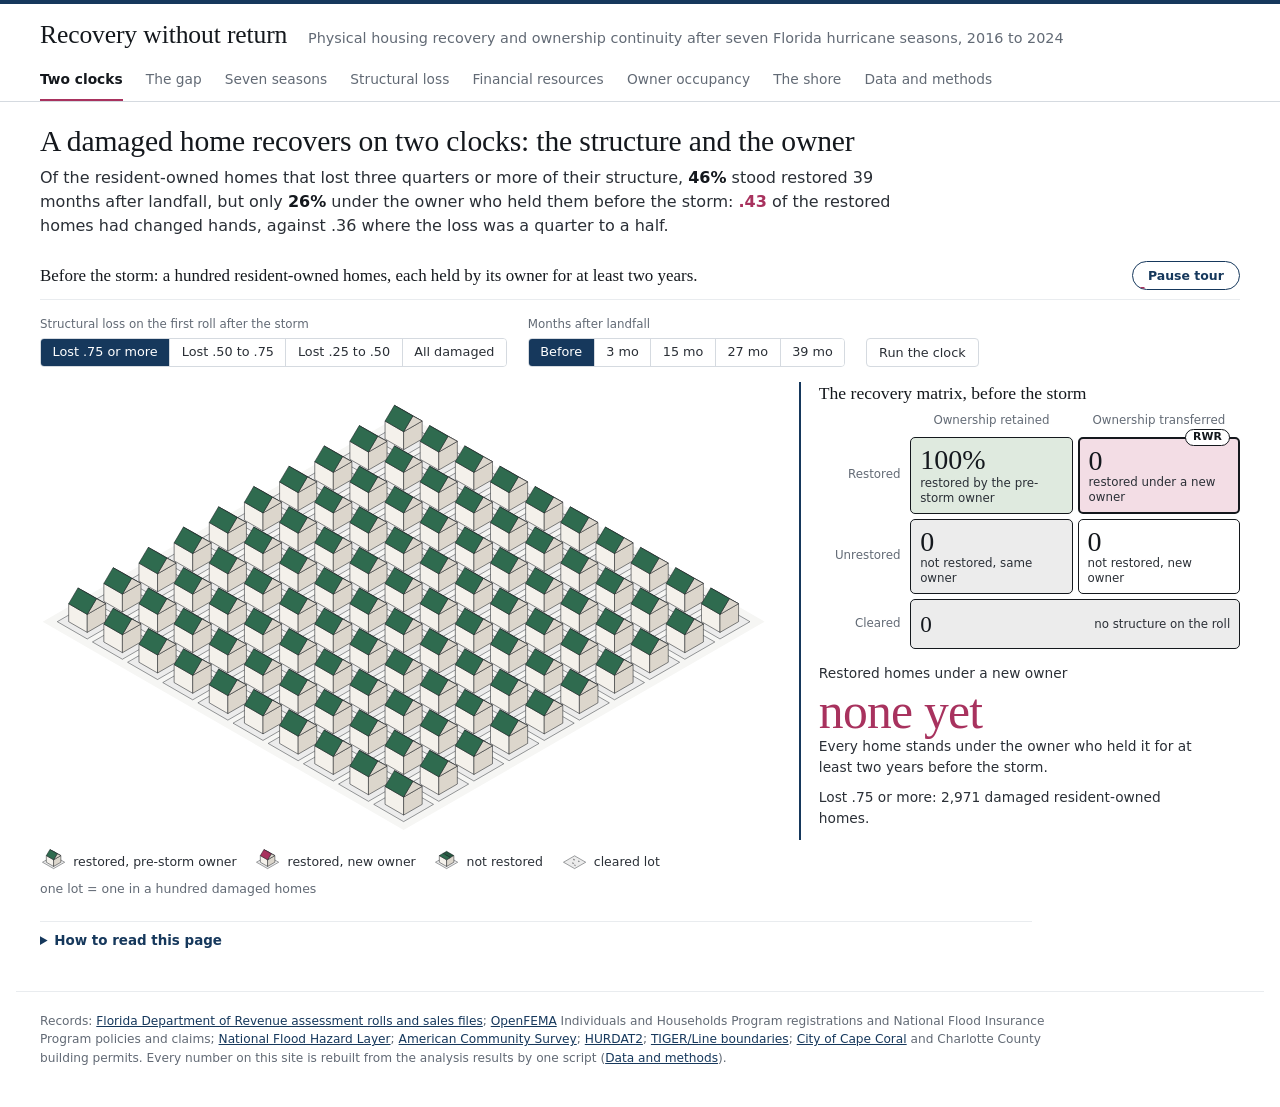
==== index.html @ f1a7aa98 "Companion site for Recovery without return Eight pages in the paper's order: two clocks, the gap, se" ====
<!DOCTYPE html>
<html lang="en">
<head>
<meta charset="utf-8">
<meta name="viewport" content="width=device-width, initial-scale=1">
<title>Recovery without return</title>
<meta name="description" content="Interactive companion to a study of whether the physical recovery of damaged homes also means that their pre-disaster owners keep them, read on Florida&#x27;s parcel records: a hundred damaged homes followed through the four rolls after the storm.">
<meta name="theme-color" content="#16385c">
<link rel="icon" href="data:image/svg+xml,%3Csvg xmlns='http://www.w3.org/2000/svg' viewBox='0 0 16 16'%3E%3Cpath d='M2 8 8 3l6 5v6H2z' fill='%23a8325e'/%3E%3C/svg%3E">
<link rel="stylesheet" href="css/style.css?v=1">
<link rel="preload" href="data/meta.json?v=1" as="fetch" crossorigin>
<link rel="preload" href="data/street.json?v=1" as="fetch" crossorigin>
<link rel="modulepreload" href="js/shell.js?v=1">
</head>
<body class="page-street">

<a class="skip" href="#page">Skip to content</a>
<header class="masthead" id="masthead">
  <div class="masthead-inner">
    <a class="homelink" href="index.html">Recovery without return</a>
    <p class="crumb">Physical housing recovery and ownership continuity after seven Florida hurricane seasons, 2016 to 2024</p>
  </div>
</header>
<nav class="sitenav" id="sitenav" aria-label="Pages">
  <div class="sitenav-inner">
    <ul>
      <li><a href="index.html">Two clocks</a></li>
      <li><a href="clocks.html">The gap</a></li>
      <li><a href="map.html">Seven seasons</a></li>
      <li><a href="loss.html">Structural loss</a></li>
      <li><a href="capital.html">Financial resources</a></li>
      <li><a href="owners.html">Owner occupancy</a></li>
      <li><a href="shore.html">The shore</a></li>
      <li><a href="data.html">Data and methods</a></li>
    </ul>
  </div>
</nav>

<main id="page" class="section">
  <header class="lede">
    <h1>A damaged home recovers on two clocks: the structure and the owner</h1>
    <p class="finding" id="finding"></p>
  </header>
  <div class="chart-block" id="chart"></div>
</main>

<footer class="foot">
  <p>Records: <a href="https://floridarevenue.com/property/dataportal" rel="noopener">Florida Department of Revenue assessment rolls and sales files</a>; <a href="https://www.fema.gov/about/openfema/data-sets" rel="noopener">OpenFEMA</a> Individuals and Households Program registrations and National Flood Insurance Program policies and claims; <a href="https://www.fema.gov/flood-maps/national-flood-hazard-layer" rel="noopener">National Flood Hazard Layer</a>; <a href="https://www.census.gov/programs-surveys/acs" rel="noopener">American Community Survey</a>; <a href="https://www.nhc.noaa.gov/data/#hurdat" rel="noopener">HURDAT2</a>; <a href="https://www.census.gov/geographies/mapping-files/time-series/geo/tiger-line-file.html" rel="noopener">TIGER/Line boundaries</a>; <a href="https://capecoral-capegis.opendata.arcgis.com/" rel="noopener">City of Cape Coral</a> and Charlotte County building permits. Every number on this site is rebuilt from the analysis results by one script (<a href="data.html">Data and methods</a>).</p>
</footer>

<div id="tooltip" class="tooltip" role="status" aria-live="polite"></div>

<script type="module" src="js/pages/street.js?v=1"></script>
</body>
</html>
---- css/style.css ----
/* ==========================================================
   Recovery without return: companion site stylesheet.
   Light mode only. One finding line and one figure per page,
   numbers in hover, reading aids folded away. The paper's figure
   palette (navy, deep pink, deep green, grays; no light blue, no
   orange), so the site and the manuscript read as one system.
   Serif for titles and large numbers, sans for what a reader
   operates.
   ========================================================== */

:root {
  --navy: #16385c;
  --pink: #a8325e;
  --green: #2f6b4f;
  --wine: #7b1e3b;
  --gray: #8c8c8c;
  --gray-dark: #595959;
  --ink: #14181d;
  --body: #2a2f36;
  --muted: #626a75;
  --rule: #d5dae0;
  --rule-soft: #e9ecef;
  --paper: #ffffff;
  --wash: #f5f6f7;
  --wash-2: #eceef0;
  --pale-navy: #dce6f0;
  --pale-pink: #f3dde5;
  --pale-green: #dfeadf;
  --pale-gray: #ececec;

  --serif: "Iowan Old Style", "Palatino Linotype", Palatino, "Book Antiqua", Georgia, serif;
  --sans: "Segoe UI Variable Text", "Segoe UI", system-ui, -apple-system, "Helvetica Neue", Arial, sans-serif;
  --mono: Consolas, "SFMono-Regular", Menlo, monospace;

  --w-wide: 78rem;
  --gutter: 1.5rem;
}

* { box-sizing: border-box; }
html { -webkit-text-size-adjust: 100%; background: var(--paper); }
body {
  margin: 0;
  background: var(--paper);
  color: var(--body);
  font-family: var(--sans);
  font-size: 16px;
  line-height: 1.5;
  text-rendering: optimizeLegibility;
}
h1, h2, h3, h4 { color: var(--ink); line-height: 1.2; margin: 0 0 .5em; font-weight: 600; }
a { color: var(--navy); }
.skip { position: absolute; left: -9999px; }
.skip:focus { left: 1rem; top: 1rem; z-index: 99; background: var(--paper); padding: .5rem .8rem; }
button:focus-visible, a:focus-visible, select:focus, input:focus, summary:focus-visible {
  outline: 2px solid var(--pink);
  outline-offset: 2px;
}

/* ------------------------------------------------ masthead and tabs */

.masthead { border-top: 4px solid var(--navy); }
.masthead-inner {
  max-width: var(--w-wide);
  margin: 0 auto;
  padding: 1rem var(--gutter) .5rem;
  display: flex;
  flex-wrap: wrap;
  align-items: baseline;
  gap: .1rem 1.3rem;
}
.homelink {
  font-family: var(--serif);
  font-size: 1.6rem;
  line-height: 1.15;
  color: var(--ink);
  text-decoration: none;
  letter-spacing: -.005em;
  white-space: nowrap;
}
.homelink:hover { color: var(--navy); }
.crumb { flex: 1 1 18rem; min-width: 0; font-size: .9rem; color: var(--muted); margin: 0; }

.sitenav {
  position: sticky;
  top: 0;
  z-index: 40;
  background: rgba(255, 255, 255, .97);
  border-bottom: 1px solid var(--rule);
}
.sitenav-inner { max-width: var(--w-wide); margin: 0 auto; padding: 0 var(--gutter); overflow-x: auto; scrollbar-width: none; }
.sitenav-inner::-webkit-scrollbar { display: none; }
.sitenav ul { display: flex; gap: 1.45rem; list-style: none; margin: 0; padding: 0; white-space: nowrap; }
.sitenav a {
  display: block;
  font-size: .86rem;
  color: var(--muted);
  text-decoration: none;
  padding: .7rem 0 .6rem;
  border-bottom: 2px solid transparent;
}
.sitenav a:hover { color: var(--ink); }
.sitenav a.active { color: var(--ink); font-weight: 600; border-bottom-color: var(--pink); }

/* ------------------------------------------------ page */

main { display: block; }
.section { max-width: var(--w-wide); margin: 0 auto; padding: 1.3rem var(--gutter) 2.5rem; }
.lede { margin: 0 0 1rem; max-width: 62rem; }
.lede h1 {
  font-family: var(--serif);
  font-weight: 400;
  font-size: clamp(1.35rem, 2.4vw, 1.85rem);
  line-height: 1.22;
  letter-spacing: -.005em;
  margin: 0 0 .45rem;
}
.finding { font-size: 1rem; color: var(--body); margin: 0; min-height: 1.5em; max-width: 56rem; }
.finding b { color: var(--ink); font-weight: 600; }
.finding .rwr { color: var(--pink); font-weight: 600; }

.chart-block { margin: 0; }

.foot {
  max-width: var(--w-wide);
  margin: 0 auto;
  padding: 1.2rem var(--gutter) 2.4rem;
  border-top: 1px solid var(--rule-soft);
}
.foot p { font-size: .76rem; color: var(--muted); margin: 0; max-width: 64rem; line-height: 1.55; }

h3.rule {
  font-family: var(--serif);
  font-weight: 400;
  font-size: 1.22rem;
  margin: 2.4rem 0 .35rem;
  padding-top: .9rem;
  border-top: 1px solid var(--rule);
}
p.sub { font-size: .9rem; color: var(--muted); margin: 0 0 .9rem; max-width: 52rem; }

/* ------------------------------------------------ reading aids */

.howto { margin: 1.4rem 0 0; border-top: 1px solid var(--rule-soft); padding-top: .6rem; max-width: 62rem; }
.howto summary { cursor: pointer; font-size: .84rem; color: var(--navy); font-weight: 600; }
.howto ul { margin: .6rem 0 .2rem; padding-left: 1.1rem; font-size: .88rem; }
.howto li { margin: .2rem 0; }
.howto dl { display: grid; grid-template-columns: minmax(9rem, 14rem) minmax(0, 1fr); gap: .3rem 1.2rem; margin: .7rem 0 0; font-size: .84rem; }
.howto dt { color: var(--ink); font-weight: 600; }
.howto dd { margin: 0; color: var(--body); }
@media (max-width: 700px) {
  .howto dl { grid-template-columns: 1fr; gap: .05rem; }
  .howto dd { margin-bottom: .45rem; }
}

/* ------------------------------------------------ controls */

.controls { display: flex; flex-wrap: wrap; gap: .7rem 1.3rem; align-items: flex-end; margin: 0 0 .9rem; }
.control { display: flex; flex-direction: column; gap: .28rem; min-width: 0; }
.control > .label { font-size: .74rem; color: var(--muted); }
.seg { display: inline-flex; flex-wrap: wrap; border: 1px solid var(--rule); border-radius: 4px; overflow: hidden; max-width: 100%; }
.seg button {
  font-family: var(--sans);
  font-size: .8rem;
  border: 0;
  border-right: 1px solid var(--rule);
  background: var(--paper);
  color: var(--body);
  padding: .36rem .72rem;
  cursor: pointer;
  line-height: 1.25;
}
.seg button:last-child { border-right: 0; }
.seg button:hover { background: var(--wash); }
.seg button[aria-pressed="true"] { background: var(--navy); color: #fff; }
.seg.swatch button[aria-pressed="true"] { background: var(--paper); color: var(--ink); font-weight: 600; box-shadow: inset 0 -3px 0 var(--sw, var(--navy)); }
.btn-quiet {
  font-family: var(--sans);
  font-size: .8rem;
  border: 1px solid var(--rule);
  background: var(--paper);
  color: var(--body);
  border-radius: 4px;
  padding: .34rem .75rem;
  cursor: pointer;
  line-height: 1.25;
}
.btn-quiet:hover { background: var(--wash); }
.btn-quiet[aria-pressed="true"] { border-color: var(--navy); color: var(--navy); font-weight: 600; }

/* ------------------------------------------------ figures */

.figure { width: 100%; position: relative; }
.figure svg { display: block; width: 100%; height: auto; overflow: visible; }
.figure text { font-family: var(--sans); fill: var(--ink); }
.panelgrid { display: grid; grid-template-columns: minmax(0, 1.65fr) minmax(16rem, 1fr); gap: 2rem; align-items: start; }
.panelgrid.even { grid-template-columns: minmax(0, 1fr) minmax(0, 1fr); }
.panelgrid.three { grid-template-columns: repeat(3, minmax(0, 1fr)); gap: 1.4rem; }

.legend { display: flex; flex-wrap: wrap; gap: .3rem 1.1rem; font-size: .78rem; color: var(--body); margin: .55rem 0 0; }
.legend .item { display: inline-flex; align-items: center; gap: .38rem; }
.legend .swatch { width: 1.15rem; height: 3px; display: inline-block; }
.legend .swatch.dash { background: repeating-linear-gradient(90deg, currentColor 0 4px, transparent 4px 7px) !important; height: 2px; }
.legend .sq { width: .7rem; height: .7rem; display: inline-block; border: .5px solid var(--ink); }
.legend .ring { width: .62rem; height: .62rem; border-radius: 50%; display: inline-block; border: 1.5px solid var(--ink); background: #fff; }
.legend .hatch { width: .9rem; height: .7rem; display: inline-block; border: .5px solid var(--gray); background: repeating-linear-gradient(-45deg, #fff 0 2px, #b5b5b5 2px 3px); }
.figure .legend svg { width: 1.7rem; height: auto; display: inline-block; overflow: visible; }
.legend .note { color: var(--muted); }

/* the side card: the number being read and its context */
.sidecard { border-left: 2px solid var(--navy); padding: .1rem 0 .1rem 1.1rem; }
.sidecard h4 { font-family: var(--serif); font-size: 1.1rem; font-weight: 400; color: var(--ink); margin: 0 0 .5rem; }
.sidecard p { font-size: .86rem; margin: 0 0 .6rem; }
.bignum {
  font-family: var(--serif);
  font-size: clamp(2.2rem, 4vw, 3.1rem);
  line-height: 1;
  color: var(--ink);
  letter-spacing: -.015em;
  font-variant-numeric: tabular-nums lining-nums;
}
.bignum.pink { color: var(--pink); }
.bignum small { font-size: .38em; color: var(--muted); letter-spacing: 0; margin-left: .3rem; }
.what { font-size: .86rem; color: var(--body); margin: .35rem 0 .9rem; max-width: 24rem; }
.sidecard dl { margin: .2rem 0 0; font-size: .84rem; display: grid; grid-template-columns: 1fr auto; gap: .25rem .9rem; }
.sidecard dt { color: var(--muted); }
.sidecard dd { margin: 0; color: var(--ink); text-align: right; font-variant-numeric: tabular-nums; font-weight: 600; }

/* panel heads, the seven-state bar, mini bars, season cards */
.panel-head { display: flex; justify-content: space-between; align-items: baseline; font-size: .86rem; border-bottom: 1px solid var(--rule-soft); padding-bottom: .25rem; margin-bottom: .2rem; }
.panel-head b { color: var(--ink); }
.panel-head span { color: var(--muted); font-size: .78rem; font-variant-numeric: tabular-nums; }
.reading-strip { margin: 1.2rem 0 0; padding: .8rem 1rem .7rem; background: var(--wash); border-radius: 4px; }
.reading-head { font-size: .88rem; margin: 0 0 .5rem; }
.stackbar { display: flex; height: 1.9rem; border: .5px solid var(--ink); border-radius: 3px; overflow: hidden; background: #fff; }
.stackbar i { display: flex; align-items: center; justify-content: center; border-right: .5px solid var(--ink); transition: width .5s ease; min-width: 0; }
.stackbar i:last-child { border-right: 0; }
.stackbar span { font-size: .74rem; font-weight: 600; color: var(--ink); font-style: normal; white-space: nowrap; }
.minibars { margin: 0 0 1rem; }
.minibars .lab { font-size: .78rem; color: var(--muted); margin: 0 0 .35rem; }
.minibar { display: grid; grid-template-columns: 7.2rem 1fr 2.6rem; gap: .5rem; align-items: center; font-size: .78rem; margin: .18rem 0; }
.minibar .k { color: var(--body); }
.minibar .t { height: .6rem; background: var(--pale-gray); border: .5px solid var(--ink); position: relative; }
.minibar .t i { position: absolute; left: 0; top: 0; bottom: 0; }
.minibar b { text-align: right; color: var(--ink); font-variant-numeric: tabular-nums; }
.seasons { display: grid; grid-template-columns: repeat(4, minmax(0, 1fr)); gap: 1rem 1.2rem; }
.season { display: flex; flex-direction: column; gap: .1rem; border-top: 2px solid var(--ink); padding-top: .35rem; }
.season b { font-size: .86rem; color: var(--ink); }
.season .meta { font-size: .74rem; color: var(--muted); }
@media (max-width: 960px) { .seasons { grid-template-columns: repeat(2, minmax(0, 1fr)); } }
@media (max-width: 520px) { .seasons { grid-template-columns: 1fr; } }

/* ------------------------------------------------ the recovery matrix (Figure 1) */

.matrix { display: grid; grid-template-columns: 5.4rem 1fr 1fr; gap: .32rem; font-size: .8rem; margin: .3rem 0 .4rem; }
.matrix .mh { color: var(--muted); font-size: .74rem; align-self: end; text-align: center; padding-bottom: .1rem; }
.matrix .rh { color: var(--muted); font-size: .74rem; align-self: center; text-align: right; padding-right: .3rem; }
.matrix .cell {
  position: relative;
  border: .5px solid var(--ink);
  border-radius: 5px;
  padding: .5rem .55rem .45rem;
  min-height: 4.7rem;
  display: flex;
  flex-direction: column;
  justify-content: space-between;
  cursor: default;
  transition: box-shadow .2s ease, transform .2s ease;
}
.matrix .cell .v { font-family: var(--serif); font-size: 1.75rem; line-height: 1; color: var(--ink); font-variant-numeric: tabular-nums; }
.matrix .cell .n { font-size: .74rem; color: var(--body); line-height: 1.25; }
.matrix .cell.rt { border-width: 2px; }
.matrix .cell.rt .tag {
  position: absolute; top: -.62rem; right: .5rem;
  font-size: .68rem; font-weight: 700; color: var(--ink);
  background: #fff; border: .5px solid var(--ink); border-radius: 999px; padding: 0 .45rem; line-height: 1.35;
}
.matrix .cell.cl { grid-column: 2 / span 2; min-height: 3.1rem; flex-direction: row; align-items: center; gap: .8rem; }
.matrix .cell.cl .v { font-size: 1.45rem; }
.matrix .cell.lit { box-shadow: 0 0 0 2px var(--ink); }

/* ------------------------------------------------ forest plots */

.forest { font-size: .84rem; margin: .4rem 0 0; }
.forest-row { display: grid; grid-template-columns: minmax(12rem, 1.35fr) minmax(9rem, 1fr) minmax(9.5rem, auto); gap: .9rem; align-items: center; padding: .28rem 0; border-bottom: 1px solid var(--rule-soft); }
.forest-row:hover { background: var(--wash); }
.forest-axis { border-bottom: 1px solid var(--rule); color: var(--muted); font-size: .74rem; padding-bottom: .4rem; }
.forest-axis:hover { background: none; }
.forest-head { font-weight: 600; color: var(--ink); font-size: .82rem; padding: .8rem 0 .2rem; }
.f-label { line-height: 1.3; color: var(--ink); }
.f-status { display: block; font-size: .72rem; color: var(--muted); }
.f-plot { position: relative; height: 1.1rem; }
.forest-axis .f-plot { height: 1rem; }
.f-tick { position: absolute; transform: translateX(-50%); top: 0; font-variant-numeric: tabular-nums; }
.f-ref { position: absolute; top: -.3rem; bottom: -.3rem; width: 1px; background: var(--gray); transform: translateX(-.5px); }
.f-ci { position: absolute; top: 50%; height: 2px; transform: translateY(-50%); border-radius: 1px; }
.f-dot { position: absolute; top: 50%; width: .68rem; height: .68rem; border-radius: 50%; border: 1.5px solid; transform: translate(-50%, -50%); }
.f-dot.key { position: static; display: inline-block; transform: none; }
.f-val { text-align: right; font-variant-numeric: tabular-nums; color: var(--ink); white-space: nowrap; }
.forest-foot { font-size: .74rem; color: var(--muted); padding-top: .35rem; }
.forest-row.key .f-label { font-weight: 600; }
.forest.compact .forest-row { grid-template-columns: minmax(9rem, 1fr) minmax(7rem, 1fr) minmax(8.5rem, auto); }
@media (max-width: 640px) {
  .forest-row { grid-template-columns: 1fr auto; gap: .2rem .6rem; }
  .forest-row .f-label { grid-column: 1 / span 2; }
  .forest-row .f-plot { grid-column: 1; }
  .forest-axis .f-label, .forest-axis .f-val { display: none; }
  .forest-axis .f-plot { grid-column: 1; }
}

/* ------------------------------------------------ small tables */

.dtable { width: 100%; border-collapse: collapse; font-size: .82rem; margin-top: .5rem; }
.dtable th, .dtable td { text-align: right; padding: .34rem .5rem; border-bottom: 1px solid var(--rule-soft); font-variant-numeric: tabular-nums; vertical-align: top; }
.dtable th:first-child, .dtable td:first-child { text-align: left; padding-left: 0; }
.dtable thead th { color: var(--muted); font-weight: 400; border-bottom: 1px solid var(--rule); white-space: nowrap; }
.dtable tbody tr:last-child td { border-bottom: none; }
.dtable.text th, .dtable.text td { text-align: left; }
.dtable td.pill-cell { white-space: nowrap; }
.tablewrap { overflow-x: auto; }
.pill { display: inline-block; font-size: .7rem; border-radius: 999px; padding: .02rem .5rem; border: 1px solid var(--rule); color: var(--body); white-space: nowrap; }
.pill.pass { border-color: var(--green); color: var(--green); }
.pill.desc { border-color: var(--gray); color: var(--gray-dark); }
.pill.miss { border-color: var(--pink); color: var(--pink); }

/* ------------------------------------------------ data page */

.lab-strong { font-size: .84rem; font-weight: 600; color: var(--ink); margin: 0 0 .3rem; }
.factrow { display: grid; grid-template-columns: repeat(4, minmax(0, 1fr)); gap: 1.2rem; margin: .3rem 0 .9rem; }
.fact { border-top: 2px solid var(--ink); padding-top: .4rem; }
.fact .bignum { display: block; font-size: clamp(1.7rem, 3vw, 2.3rem); font-weight: 400; }
.fact span { font-size: .82rem; color: var(--body); }
dl.defs { display: grid; grid-template-columns: minmax(10rem, 15rem) minmax(0, 1fr); gap: .45rem 1.4rem; font-size: .88rem; margin: 0; max-width: 64rem; }
dl.defs dt { color: var(--ink); font-weight: 600; }
dl.defs dd { margin: 0; }
ul.plain { margin: 0; padding-left: 1.1rem; font-size: .9rem; max-width: 62rem; }
ul.plain li { margin: .3rem 0; }
code { font-family: var(--mono); font-size: .86em; background: var(--wash); padding: .08em .35em; border-radius: 3px; }
@media (max-width: 760px) {
  .factrow { grid-template-columns: repeat(2, minmax(0, 1fr)); }
  dl.defs { grid-template-columns: 1fr; gap: .1rem; }
  dl.defs dd { margin-bottom: .5rem; }
}

/* ------------------------------------------------ owner cards (Figure 7) */

.cards { display: grid; grid-template-columns: repeat(3, minmax(0, 1fr)); gap: 1.1rem; }
.card { border: .5px solid var(--ink); border-radius: 8px; overflow: hidden; background: #fff; }
.card-head { color: #fff; padding: .7rem .9rem .6rem; }
.card-head h4 { color: #fff; margin: 0; font-size: 1rem; }
.card-head p { margin: .1rem 0 0; font-size: .8rem; opacity: .92; }
.card-body { padding: .7rem .9rem .9rem; }
.card-body .lab { font-size: .74rem; color: var(--muted); margin: .45rem 0 .3rem; }
.bars { display: grid; grid-template-columns: repeat(3, minmax(0, 1fr)); gap: .55rem; }
.bar { font-size: .74rem; color: var(--muted); }
.bar b { display: block; font-size: .95rem; color: var(--ink); font-variant-numeric: tabular-nums; }
.bar .track { height: .55rem; background: var(--pale-gray); border: .5px solid var(--ink); margin: .2rem 0 .15rem; position: relative; }
.bar .fill { position: absolute; left: 0; top: 0; bottom: 0; transition: width .6s ease; }
.gap { font-size: .8rem; margin-top: .7rem; border-top: 1px solid var(--rule-soft); padding-top: .5rem; color: var(--body); }
.gap b { color: var(--ink); font-variant-numeric: tabular-nums; }

/* ------------------------------------------------ the surfaces grid (Figure 6) */

.grid8 svg text { font-variant-numeric: tabular-nums; }
.scale-bar { display: flex; align-items: center; gap: .5rem; font-size: .74rem; color: var(--muted); margin: .5rem 0 0; }
.scale-bar i { display: block; height: .55rem; width: 9rem; border: .5px solid var(--ink); }

/* ------------------------------------------------ tooltip */

.tooltip {
  position: fixed;
  z-index: 60;
  pointer-events: none;
  opacity: 0;
  transition: opacity .09s ease-out;
  background: var(--paper);
  border: 1px solid var(--ink);
  padding: .45rem .6rem;
  font-size: .8rem;
  color: var(--body);
  max-width: 19rem;
  line-height: 1.4;
  box-shadow: 0 2px 10px rgba(0, 0, 0, .08);
}
.tooltip.on { opacity: 1; }
.tooltip .t-title { font-weight: 600; color: var(--ink); margin-bottom: .2rem; }
.tooltip .t-row { display: flex; justify-content: space-between; gap: 1.1rem; font-variant-numeric: tabular-nums; }
.tooltip .t-row span:last-child { color: var(--ink); font-weight: 600; text-align: right; }
.tooltip .t-note { color: var(--muted); margin-top: .3rem; }

/* ------------------------------------------------ loading and errors */

.loading { display: flex; flex-direction: column; gap: .8rem; min-height: 22rem; justify-content: center; align-items: center; font-size: .86rem; color: var(--muted); }
.loading-bar { display: block; width: 9rem; height: 2px; background: var(--wash-2); overflow: hidden; position: relative; }
.loading-bar::after { content: ""; position: absolute; left: -40%; width: 40%; height: 100%; background: var(--navy); animation: slide 1.1s ease-in-out infinite; }
@keyframes slide { to { left: 100%; } }
.errorbox { font-size: .88rem; color: var(--pink); border: 1px solid var(--pink); padding: 1rem 1.1rem; }
.errorbox code { font-family: var(--mono); color: var(--ink); background: var(--wash); padding: .1em .35em; }

/* ------------------------------------------------ tour control */

.tour { display: flex; align-items: center; justify-content: space-between; gap: 1rem; margin: 0 0 1rem; min-height: 2.2rem; border-bottom: 1px solid var(--rule-soft); padding-bottom: .55rem; }
.tour-cap { flex: 1 1 auto; min-width: 0; font-family: var(--serif); font-size: 1.06rem; color: var(--ink); }
.tour-btn {
  position: relative;
  flex: 0 0 auto;
  font-family: var(--sans);
  font-size: .78rem;
  font-weight: 600;
  color: var(--navy);
  background: var(--paper);
  border: 1px solid var(--navy);
  border-radius: 999px;
  padding: .28rem .95rem;
  min-width: 6.2rem;
  cursor: pointer;
  overflow: hidden;
  line-height: 1.4;
}
.tour-btn:hover { background: var(--wash); }
.tour.on { position: sticky; top: 2.55rem; z-index: 35; background: rgba(255, 255, 255, .97); padding-top: .45rem; }
.tercile-grid { display: grid; grid-template-columns: repeat(3, minmax(0, 1fr)); gap: 1.2rem; align-content: start; }
.tercile b { display: block; font-size: .86rem; margin-bottom: .45rem; color: var(--ink); }
.tercile .minibar { grid-template-columns: 6.6rem 1fr 2.4rem; }
@media (max-width: 760px) { .tercile-grid { grid-template-columns: 1fr; } }
.tour-bar { position: absolute; left: 0; bottom: 0; height: 2px; width: 100%; background: var(--navy); transform-origin: 0 50%; transform: scaleX(0); }
.tour.on .tour-bar { background: var(--pink); }

/* emphasis the figures and the tour use */
.dim { opacity: .2; transition: opacity .3s ease; }
.figure .lot { transition: opacity .3s ease; }
.lot-house path.roof-front, .lot-house path.roof-back { transition: fill .55s ease; }

/* ------------------------------------------------ map */

.mapwrap { position: relative; border: 1px solid var(--rule-soft); background: #fbfbfb; border-radius: 4px; overflow: hidden; touch-action: none; }
.mapwrap svg { display: block; width: 100%; height: auto; cursor: grab; overflow: hidden; }
.mapkey .lab { font-size: .78rem; color: var(--muted); margin: .9rem 0 .3rem; }
.keyrow { display: grid; grid-template-columns: .8rem 1fr auto; gap: .5rem; font-size: .8rem; align-items: center; margin: .18rem 0; }
.keyrow .sq { width: .8rem; height: .8rem; display: inline-block; border: .5px solid var(--ink); }
.keyrow b { font-variant-numeric: tabular-nums; color: var(--ink); }
.seg button:disabled { color: #b8bec6; cursor: not-allowed; background: var(--paper); }
.mapwrap svg.drag { cursor: grabbing; }
.mapbtns { position: absolute; right: .6rem; top: .6rem; display: flex; flex-direction: column; gap: .3rem; }
.mapbtns button { width: 2rem; height: 2rem; border: 1px solid var(--rule); background: #fff; border-radius: 4px; font-size: 1rem; color: var(--ink); cursor: pointer; line-height: 1; }
.mapbtns button:hover { background: var(--wash); }
.mapbtns button.wide { width: auto; padding: 0 .55rem; font-size: .74rem; }
.tract { transition: fill .35s ease, opacity .35s ease; }
.storm-glyph { pointer-events: none; }

/* ------------------------------------------------ responsive */

@media (max-width: 960px) {
  .panelgrid, .panelgrid.even { grid-template-columns: 1fr; }
  .panelgrid.three, .cards { grid-template-columns: 1fr; }
}
@media (max-width: 640px) {
  :root { --gutter: 1rem; }
  .homelink { font-size: 1.3rem; }
  .sitenav ul { gap: 1.05rem; }
  .tour { flex-wrap: wrap; }
  .tour-cap { font-size: 1rem; }
  .matrix { grid-template-columns: 4.3rem 1fr 1fr; }
  .matrix .cell .v { font-size: 1.45rem; }
}

@media (prefers-reduced-motion: reduce) {
  .loading-bar::after { animation: none; left: 0; width: 100%; opacity: .4; }
  .dim, .tract, .bar .fill, .lot-house path { transition: none !important; }
}

@media print {
  .sitenav, .tooltip, .tour, .mapbtns { display: none; }
  .howto { display: none; }
}

/* a side card that sits under a full-width figure */
.sidecard.wide { margin-top: 1.2rem; display: grid; grid-template-columns: minmax(14rem, 22rem) minmax(0, 1fr); gap: .4rem 2rem; align-items: start; }
.sidecard.wide h4 { grid-column: 1 / -1; }
@media (max-width: 760px) { .sidecard.wide { grid-template-columns: 1fr; } }

/* wide figures keep a legible minimum width and scroll sideways on a phone */
.scrollx { overflow-x: auto; -webkit-overflow-scrolling: touch; }
@media (max-width: 760px) {
  .scrollx > svg { min-width: 640px; }
  .scrollx.wide > svg { min-width: 760px; }
}
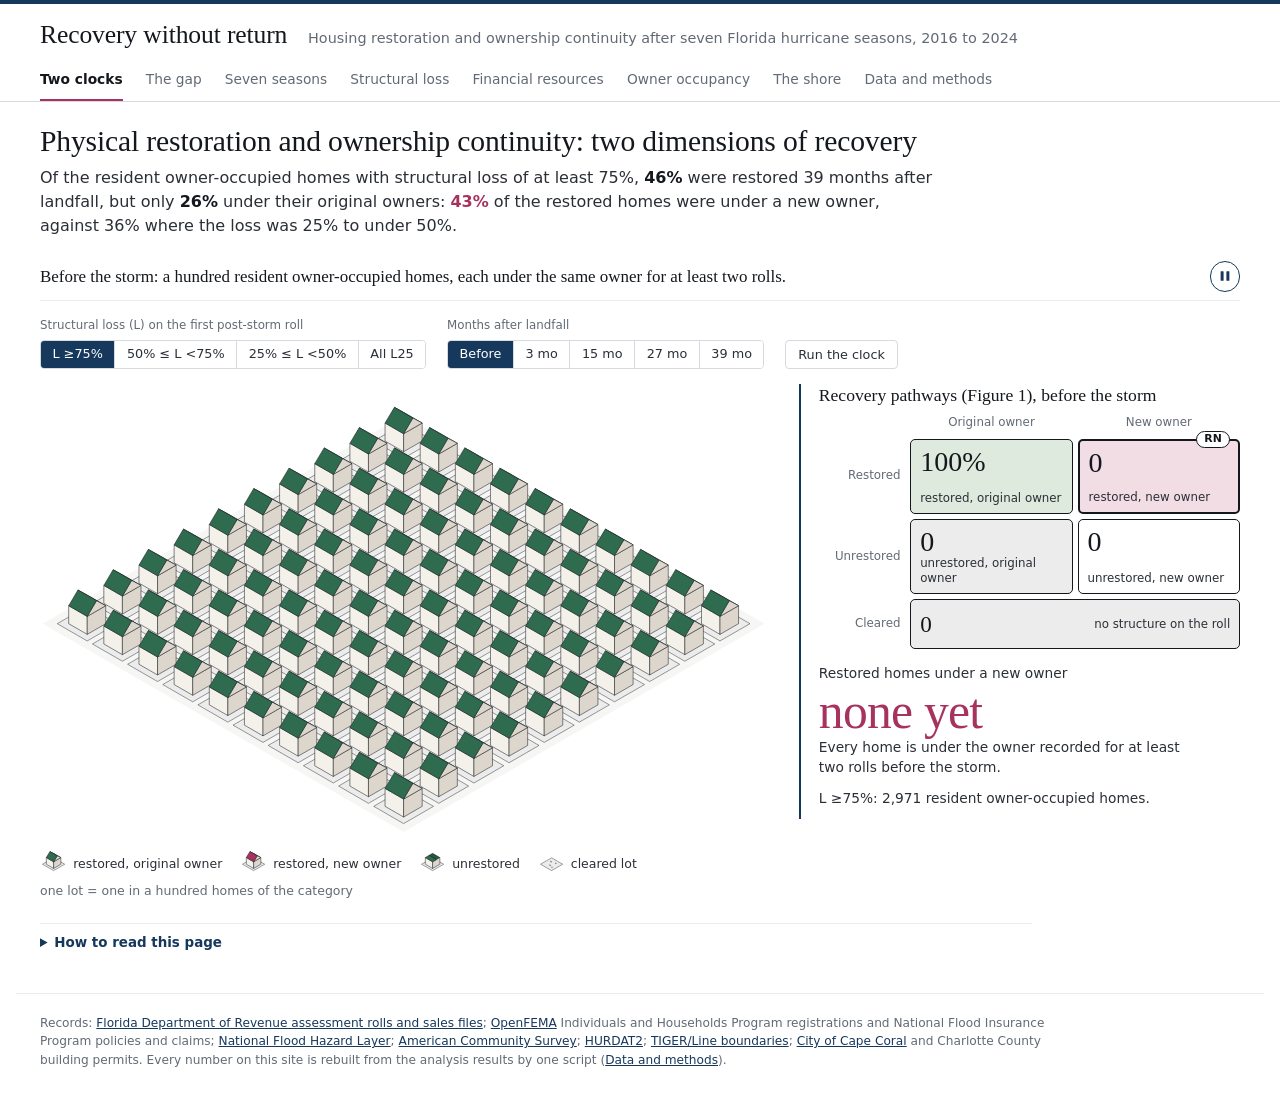
==== commit 743ce3a0: "Align the site with the submitted manuscript; tour with icon button and figure-click toggle (v2)" ====
--- a/index.html
+++ b/index.html
@@ -4,13 +4,13 @@
 <meta charset="utf-8">
 <meta name="viewport" content="width=device-width, initial-scale=1">
 <title>Recovery without return</title>
-<meta name="description" content="Interactive companion to a study of whether the physical recovery of damaged homes also means that their pre-disaster owners keep them, read on Florida&#x27;s parcel records: a hundred damaged homes followed through the four rolls after the storm.">
+<meta name="description" content="Interactive companion to a study of physical restoration and ownership continuity after hurricanes, read on Florida&#x27;s parcel records: a hundred homes with structural loss followed through the four rolls after the storm.">
 <meta name="theme-color" content="#16385c">
 <link rel="icon" href="data:image/svg+xml,%3Csvg xmlns='http://www.w3.org/2000/svg' viewBox='0 0 16 16'%3E%3Cpath d='M2 8 8 3l6 5v6H2z' fill='%23a8325e'/%3E%3C/svg%3E">
-<link rel="stylesheet" href="css/style.css?v=1">
-<link rel="preload" href="data/meta.json?v=1" as="fetch" crossorigin>
-<link rel="preload" href="data/street.json?v=1" as="fetch" crossorigin>
-<link rel="modulepreload" href="js/shell.js?v=1">
+<link rel="stylesheet" href="css/style.css?v=2">
+<link rel="preload" href="data/meta.json?v=2" as="fetch" crossorigin>
+<link rel="preload" href="data/street.json?v=2" as="fetch" crossorigin>
+<link rel="modulepreload" href="js/shell.js?v=2">
 </head>
 <body class="page-street">
 
@@ -18,7 +18,7 @@
 <header class="masthead" id="masthead">
   <div class="masthead-inner">
     <a class="homelink" href="index.html">Recovery without return</a>
-    <p class="crumb">Physical housing recovery and ownership continuity after seven Florida hurricane seasons, 2016 to 2024</p>
+    <p class="crumb">Housing restoration and ownership continuity after seven Florida hurricane seasons, 2016 to 2024</p>
   </div>
 </header>
 <nav class="sitenav" id="sitenav" aria-label="Pages">
@@ -38,7 +38,7 @@
 
 <main id="page" class="section">
   <header class="lede">
-    <h1>A damaged home recovers on two clocks: the structure and the owner</h1>
+    <h1>Physical restoration and ownership continuity: two dimensions of recovery</h1>
     <p class="finding" id="finding"></p>
   </header>
   <div class="chart-block" id="chart"></div>
@@ -50,6 +50,6 @@
 
 <div id="tooltip" class="tooltip" role="status" aria-live="polite"></div>
 
-<script type="module" src="js/pages/street.js?v=1"></script>
+<script type="module" src="js/pages/street.js?v=2"></script>
 </body>
 </html>
--- a/css/style.css
+++ b/css/style.css
@@ -401,29 +401,31 @@
 .tour { display: flex; align-items: center; justify-content: space-between; gap: 1rem; margin: 0 0 1rem; min-height: 2.2rem; border-bottom: 1px solid var(--rule-soft); padding-bottom: .55rem; }
 .tour-cap { flex: 1 1 auto; min-width: 0; font-family: var(--serif); font-size: 1.06rem; color: var(--ink); }
 .tour-btn {
-  position: relative;
   flex: 0 0 auto;
-  font-family: var(--sans);
-  font-size: .78rem;
-  font-weight: 600;
+  display: inline-flex;
+  align-items: center;
+  justify-content: center;
+  width: 1.9rem;
+  height: 1.9rem;
+  padding: 0;
   color: var(--navy);
   background: var(--paper);
   border: 1px solid var(--navy);
-  border-radius: 999px;
-  padding: .28rem .95rem;
-  min-width: 6.2rem;
+  border-radius: 50%;
   cursor: pointer;
-  overflow: hidden;
-  line-height: 1.4;
+  line-height: 1;
 }
 .tour-btn:hover { background: var(--wash); }
+.tour-ico { display: block; fill: currentColor; }
+.tour-ico.play { margin-left: 1px; }
+.figure, .mapwrap { cursor: pointer; }
+.mapwrap svg { cursor: grab; }
+.figure button, .figure a, .figure input, .figure select, .figure label { cursor: pointer; }
 .tour.on { position: sticky; top: 2.55rem; z-index: 35; background: rgba(255, 255, 255, .97); padding-top: .45rem; }
 .tercile-grid { display: grid; grid-template-columns: repeat(3, minmax(0, 1fr)); gap: 1.2rem; align-content: start; }
 .tercile b { display: block; font-size: .86rem; margin-bottom: .45rem; color: var(--ink); }
 .tercile .minibar { grid-template-columns: 6.6rem 1fr 2.4rem; }
 @media (max-width: 760px) { .tercile-grid { grid-template-columns: 1fr; } }
-.tour-bar { position: absolute; left: 0; bottom: 0; height: 2px; width: 100%; background: var(--navy); transform-origin: 0 50%; transform: scaleX(0); }
-.tour.on .tour-bar { background: var(--pink); }
 
 /* emphasis the figures and the tour use */
 .dim { opacity: .2; transition: opacity .3s ease; }
